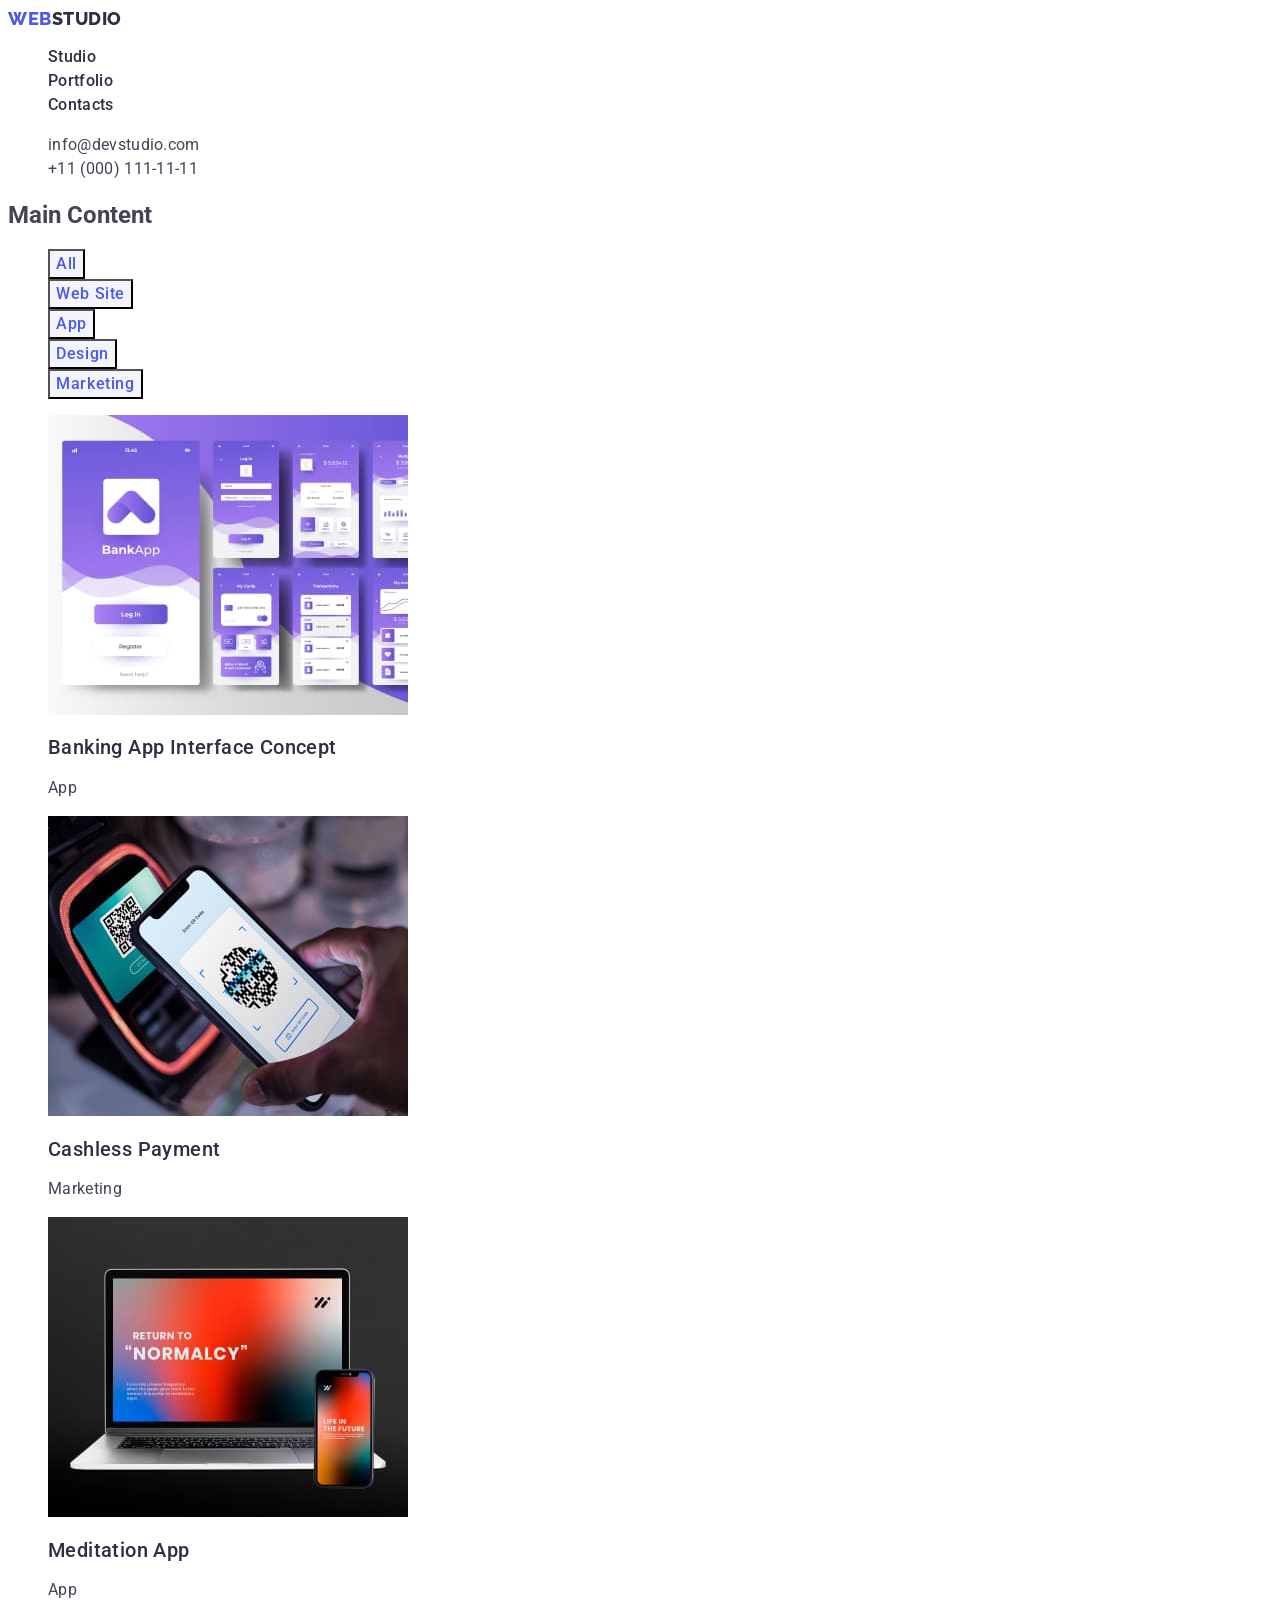
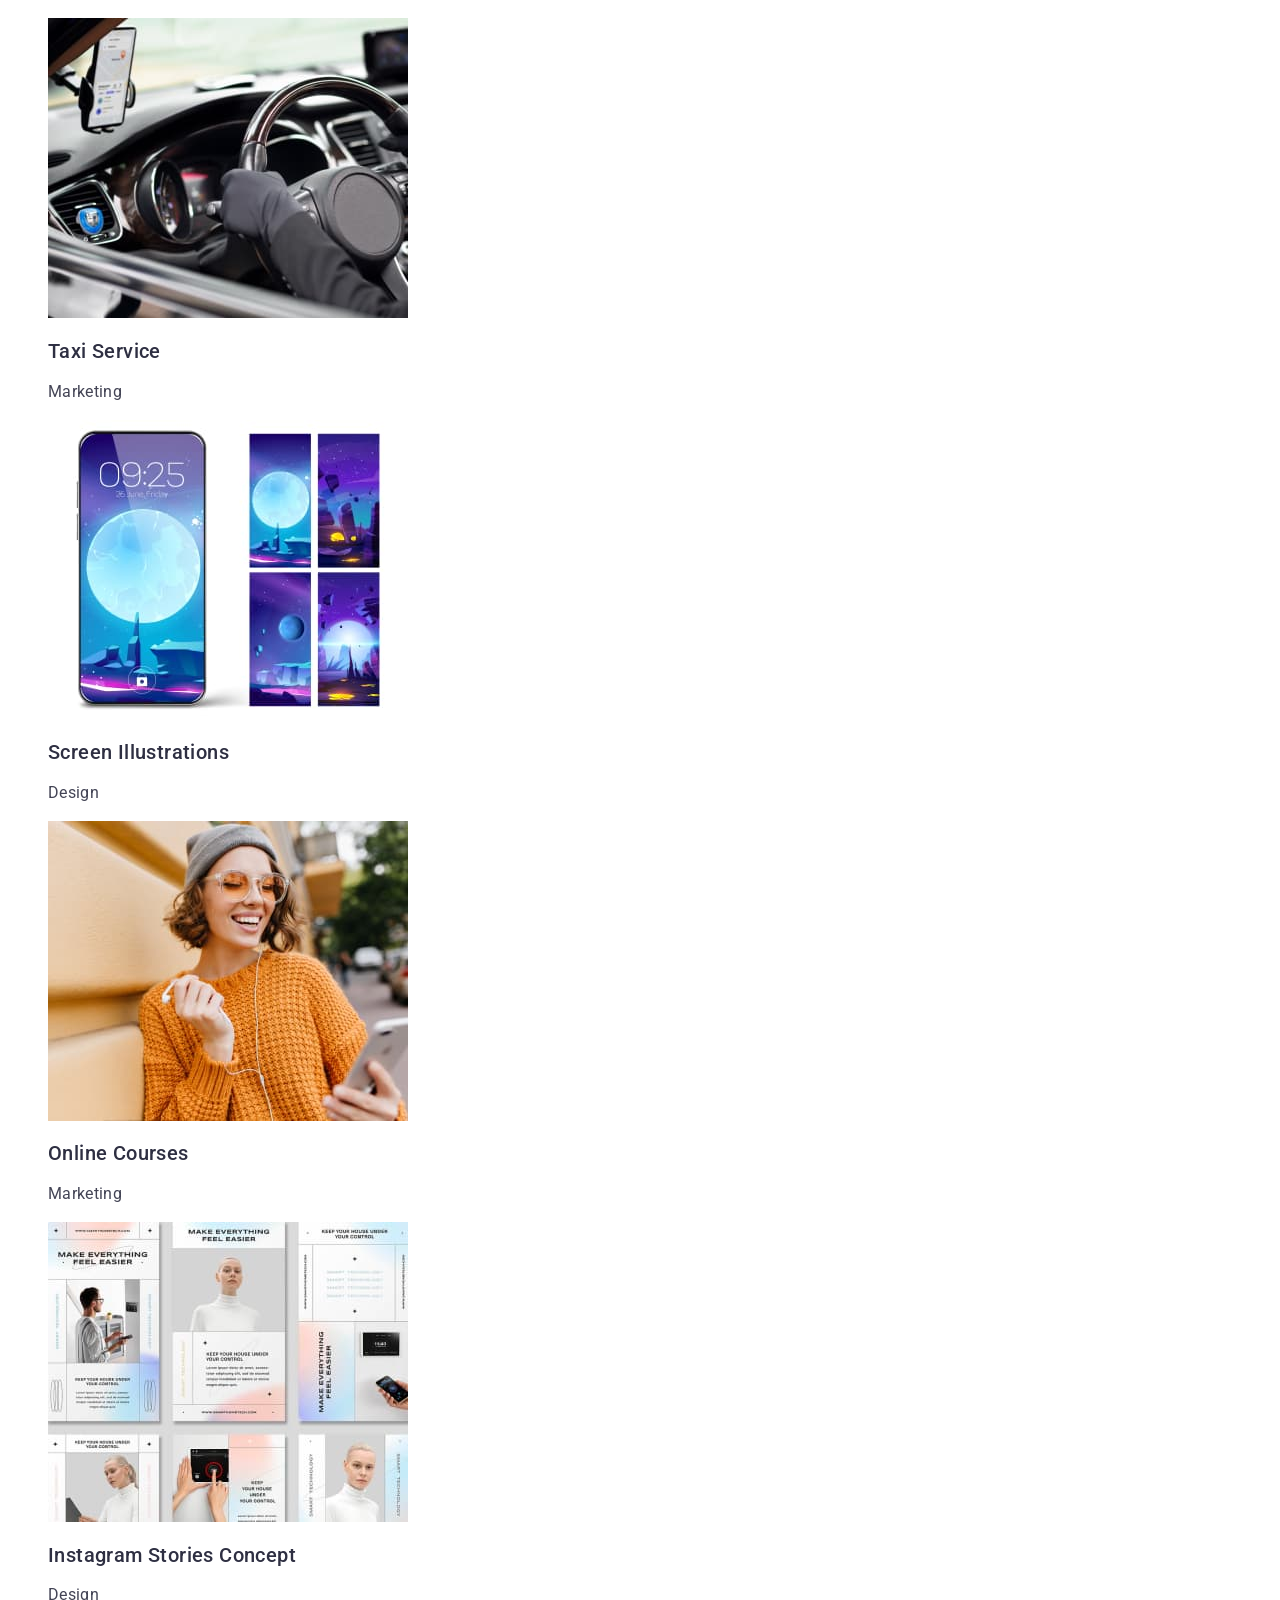
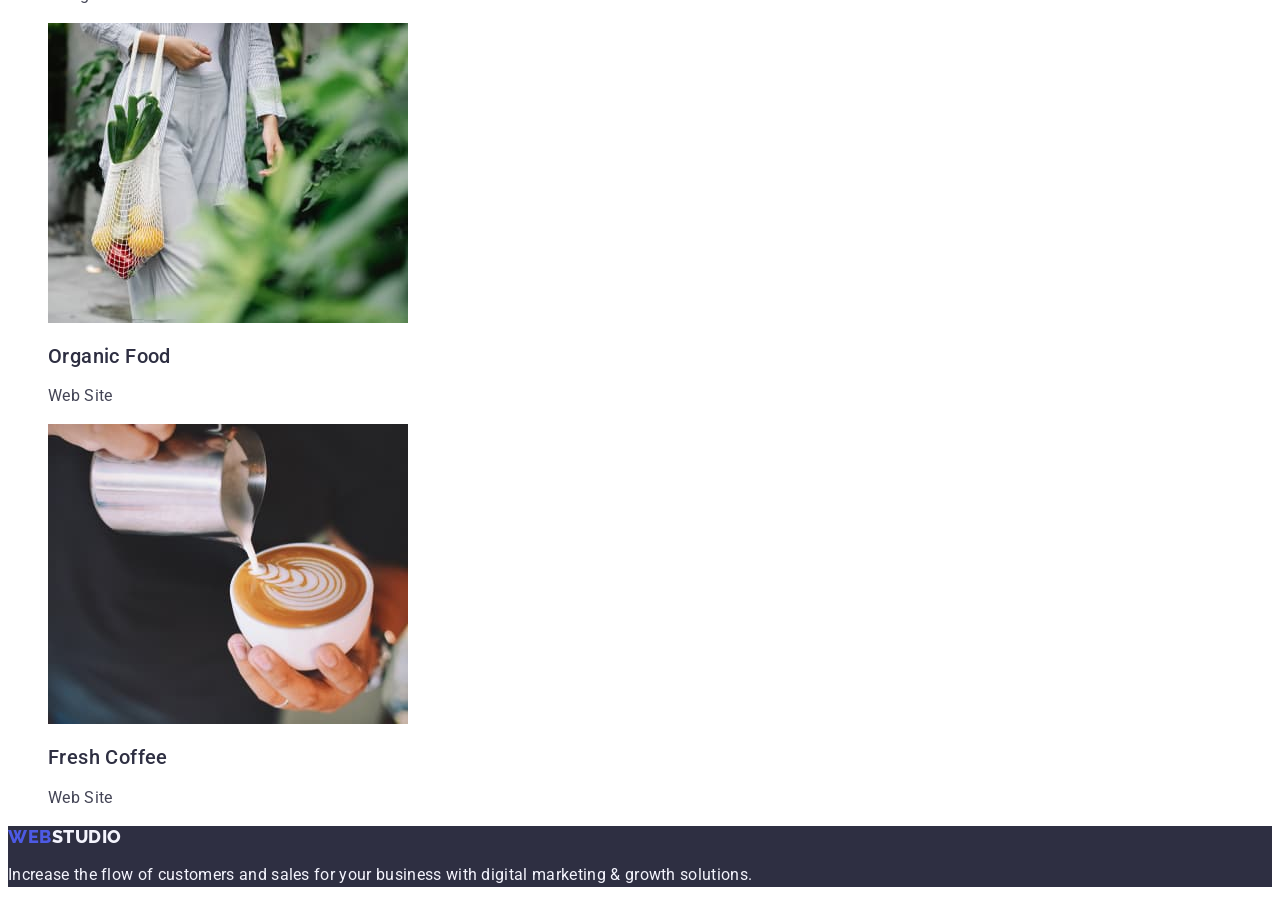
==== portfolio.html @ e3e09682 "add new ropository" ====
<!DOCTYPE html>
<html lang="en">
<head>
    <meta charset="UTF-8">
    <meta name="viewport" content="width=device-width, initial-scale=1.0">
    <title>Портфоліо</title>
    <link rel="preconnect" href="https://fonts.googleapis.com">
    <link rel="preconnect" href="https://fonts.gstatic.com" crossorigin>
    <link href="https://fonts.googleapis.com/css2?family=Raleway:wght@800&family=Roboto:wght@400;500;700;900&display=swap"
        rel="stylesheet">
    
    <link rel="stylesheet" href="./css/styles.css">
</head>

<body>
    <header class="header">
        <nav class="header-navigation">
            <a href="./index.html" class="header-logo link">Web<span class="header-logo-accent">Studio</span></a>
            <ul class="header-menu list">
                <li class="header-menu-item">
                    <a class="header-menu-link link" href="./index.html">Studio</a>
                </li>
                <li class="header-menu-item">
                    <a class="header-menu-link link" href="./portfolio.html">Portfolio</a>
                </li>
                <li class="header-menu-item">
                    <a class="header-menu-link link" href="">Contacts</a>
                </li>
            </ul>
        </nav>
        <address class="header-contacts">
            <ul class="header-contacts-list list">
                <li class="header-contacts-item"><a class="header-contacts-link link" href="mailto:info@devstudio.com">info@devstudio.com</a></li>
                <li class="header-contacts-item"><a class="header-contacts-link link" href="tel:+110001111111">+11 (000) 111-11-11</a></li>
            </ul>
        </address>
    </header>

        <main>


            <section class="bro">
                <h1 class="bro-title">Main Content</h1>
                <ul class="bro-btn-list list">
                    <li class="bro-btn-item"><button type="button" class="bro-btn-text">All</button></li>
                    <li class="bro-btn-item"><button type="button" class="bro-btn-text">Web Site</button></li>
                    <li class="bro-btn-item"><button type="button" class="bro-btn-text">App</button></li>
                    <li class="bro-btn-item"><button type="button" class="bro-btn-text">Design</button></li>
                    <li class="bro-btn-item"><button type="button" class="bro-btn-text">Marketing</button></li>
                </ul>
            
                <ul class="bro-img-list list">
                    <li class="bro-img-item">
                        <a class="bro-img-link link"><img src="./images/Interface.jpg" alt="Interface" width="360">
                        <h2 class="bro-img-subtitle">Banking App Interface Concept</h2>
                        <p class="bro-img-text">App</p>
                    </a>
                        </li>
                    <li class="bro-img-item">
                        <a class="bro-img-link link"><img src="./images/payment.jpg" alt="Payment" width="360">
                        <h2 class="bro-img-subtitle">Cashless Payment</h2>
                        <p class="bro-img-text">Marketing</p>
                    </a>
                        </li>
                    <li class="bro-img-item">
                        <a class="bro-img-link link"><img src="./images/meditation.jpg" alt="Meditation" width="360">
                        <h2 class="bro-img-subtitle">Meditation App</h2>
                        <p class="bro-img-text">App</p>
                    </a>
                        </li>
                    <li class="bro-img-item">
                        <a class="bro-img-link link"><img src="./images/taxi.jpg" alt="Taxi" width="360">
                        <h2 class="bro-img-subtitle">Taxi Service</h2>
                        <p class="bro-img-text">Marketing</p>
                    </a>
                        </li>
                    <li class="bro-img-item">
                        <a class="bro-img-link link"><img src="./images/Illustrations.jpg" alt="Ilustrations" width="360">
                        <h2 class="bro-img-subtitle">Screen Illustrations</h2>
                        <p class="bro-img-text">Design</p>
                    </a>
                        </li>
                    <li class="bro-img-item">
                        <a class="bro-img-link link"><img src="./images/courses.jpg" alt="Courses" width="360">
                        <h2 class="bro-img-subtitle">Online Courses</h2>
                        <p class="bro-img-text">Marketing</p>
                    </a>
                        </li>
                    <li class="bro-img-item">
                        <a class="bro-img-link link"><img src="./images/stories.jpg" alt="Stories" width="360">
                        <h2 class="bro-img-subtitle">Instagram Stories Concept</h2>
                        <p class="bro-img-text">Design</p>
                    </a>
                        </li>
                    <li class="bro-img-item">
                        <a class="bro-img-link link"><img src="./images/food.jpg" alt="Food" width="360">
                        <h2 class="bro-img-subtitle">Organic Food</h2>
                        <p class="bro-img-text">Web Site</p>
                    </a>
                        </li>
                    <li class="bro-img-item">
                        <a class="bro-img-link link"><img src="./images/coffee.jpg" alt="Coffee" width="360">
                        <h2 class="bro-img-subtitle">Fresh Coffee</h2>
                        <p class="bro-img-text">Web Site</p>
                    </a>
                </li>
                </ul>
            </section>

        </main>

        <footer class="footer">
            <a href="./index.html" class="footer-logo link">Web<span class="foooter-logo-accent">Studio</span></a>
            <p class="footer-logo-text">Increase the flow of customers and sales for your business with digital marketing & growth solutions.</p>
        </footer>
    
</body>
</html>
---- css/styles.css ----
:root {
    --primary-white-color: #FFFFFF;
    --iris-color: #4d5ae5;
    --vanyblue: #2e2f42;
    --slate: #434455;
    --cloud: #F4F4FD;
}

body {
    font-family: 'Roboto', sans-serif;
    color: var(--slate);
    background-color: var(--primary-white-color);
}

/* -----------Header Page------------- */
.header {}

.link {
    text-decoration: none;
}

.list {
    list-style-type: none;
}

.header-navigation {}

.header-logo {
    font-family: "Raleway", sans-serif;
    font-weight: 800;
    font-size: 18px;
    line-height: 1.17;
    letter-spacing: 0.03em;
    text-transform: uppercase;
    color: var(--iris-color);
}

.header-logo-accent {
    color: var(--vanyblue);
        font-size: 18px;
        font-family: Raleway;
        font-weight: 800;
        line-height: 21px;
        letter-spacing: 0.03em;
        text-transform: uppercase;
        text-decoration: none;
}

.header-menu {}

.header-menu-item {}

.header-menu-link {
font-size: 16px;
    font-weight: 500;
    line-height: 1.5;
    letter-spacing: 0.02em;
    color: var(--vanyblue);
}

.header-menu-link:hover {
    color: #404bbf;
}
.header-menu-link:focus {
    color: #404bbf;
}

.header-contacts {
    font-style: normal;
}

.header-contacts-list {}

.header-contacts-item {}

.header-contacts-item:hover,
.header-contacts-item:focus {
    color: #404bbf;
}

.header-contacts-link {
    font-size: 16px;
        font-weight: 400;
        line-height: 1.5;
        letter-spacing: 0.02em;
        color: var(--slate);
}

.header-contacts-link:hover {
    color: #404bbf;
}
.header-contacts-link:focus {
  color: #404bbf;  
}
/* -----------HERO------------- */
.hero {
    background-color: var(--vanyblue);
}

.hero-title {
    color: var(--primary-white-color);
font-size: 56px;
    font-weight: 700;
    line-height: 1.07;
    letter-spacing: 0.02em;
    text-align: center;
}
.hero-btn {
    color: var(--primary-white-color);
    font-size: 16px;
        font-family: inherit;
        font-weight: 500;
        line-height: 1.5;
        letter-spacing: 0.04em;
        background-color: var(--iris-color);
        cursor: pointer;
}

.hero-btn:hover,
.hero-btn:focus {
    background-color: #404BBF;
}

/* -----------Advantages------------- */
.advantages {
    background: var(--primary-white-color);
}

.advantages-list {}

.advantages-item {}

.advantages-subtitle {
    font-size: 20px;
        font-weight: 500;
        line-height: 1.2;
        letter-spacing: 0.02em;
        color: var(--vanyblue);
}

.advantages-item-text {
    font-size: 16px;
        font-weight: 400;
        line-height: 1.5;
        letter-spacing: 0.02em;
        color: var(--slate);
}
/* -----------Work------------- */

.work {
    background: var(--primary-white-color);
}

.work-title {
        font-size: 36px;
        font-weight: 700;
        line-height: 1.11;
        letter-spacing: 0.02em;
        text-transform: capitalize;
        text-align: center;
        color: var(--vanyblue);
}

.work-list {}

.work-list-item {}

/* -----------Team------------- */

.team {
    background-color: #F4F4FD;
}

.team-title {
    color: var(--vanyblue);
        font-size: 36px;
        font-weight: 700;
        line-height: 1.11;
        letter-spacing: 0.02em;
        text-transform: capitalize;
        text-align: center;
}

.team-list {}

.team-list-item {
    background-color: var(--primary-white-color);
}

.team-subtitle {
    color: var(--vanyblue);
        font-size: 20px;
        font-weight: 500;
        line-height: 1.2;
        letter-spacing: 0.02em;
}

.team-subtitle-text {
    color: var(--slate);
        font-size: 16px;
        font-weight: 400;
        line-height: 1.50;
        letter-spacing: 0.02em;
}

/* -----------Footer------------- */ 

.footer {
    background-color: var(--vanyblue);
}

.footer-logo {
    color: var(--iris-color);
        font-size: 18px;
        font-weight: 800;
        line-height: 1.17;
        letter-spacing: 0.03em;
        text-transform: uppercase;
        font-family: "Raleway", sans-serif;
}

.foooter-logo-accent {
    color: #F4F4FD;
        font-size: 18px;
        font-family: "Raleway", sans-serif;
        font-weight: 800;
        line-height: 1.2;
        letter-spacing: 0.03em;
        text-transform: uppercase;
}

.footer-logo-text {
    color: #F4F4FD;
        font-size: 16px;
        font-weight: 400;
        line-height: 1.5;
        letter-spacing: 0.02em;
}


/* _______________________PORTFOLIO_______________________ */


.bro {}

.bro-title {}

.bro-btn-list {}

.bro-btn-item {}

.bro-btn-text {
    color: var(--iris-color);
        font-size: 16px;
        font-weight: 500;
        line-height: 1.5;
        letter-spacing: 0.04em;
        background-color: var(--cloud);
        font-family: "Roboto", sans-serif;
        cursor: pointer;
}

.bro-btn-text:hover,
.bro-btn-text:focus {
    color: #FFFFFF;
    background-color: #404BBF;
}
/* -------------IMG SECTION------------- */

.bro-img-list {}

.bro-img-item {
    background-color: var(--primary-white-color);
}

.bro-img-subtitle {
    color: var(--vanyblue);
        font-size: 20px;
        font-weight: 500;
        line-height: 1.2;
        letter-spacing: 0.02em;
}
.bro-img-text {
    color: var(--slate);
        font-size: 16px;
        font-weight: 400;
        line-height: 1.5;
        letter-spacing: 0.02em;
}
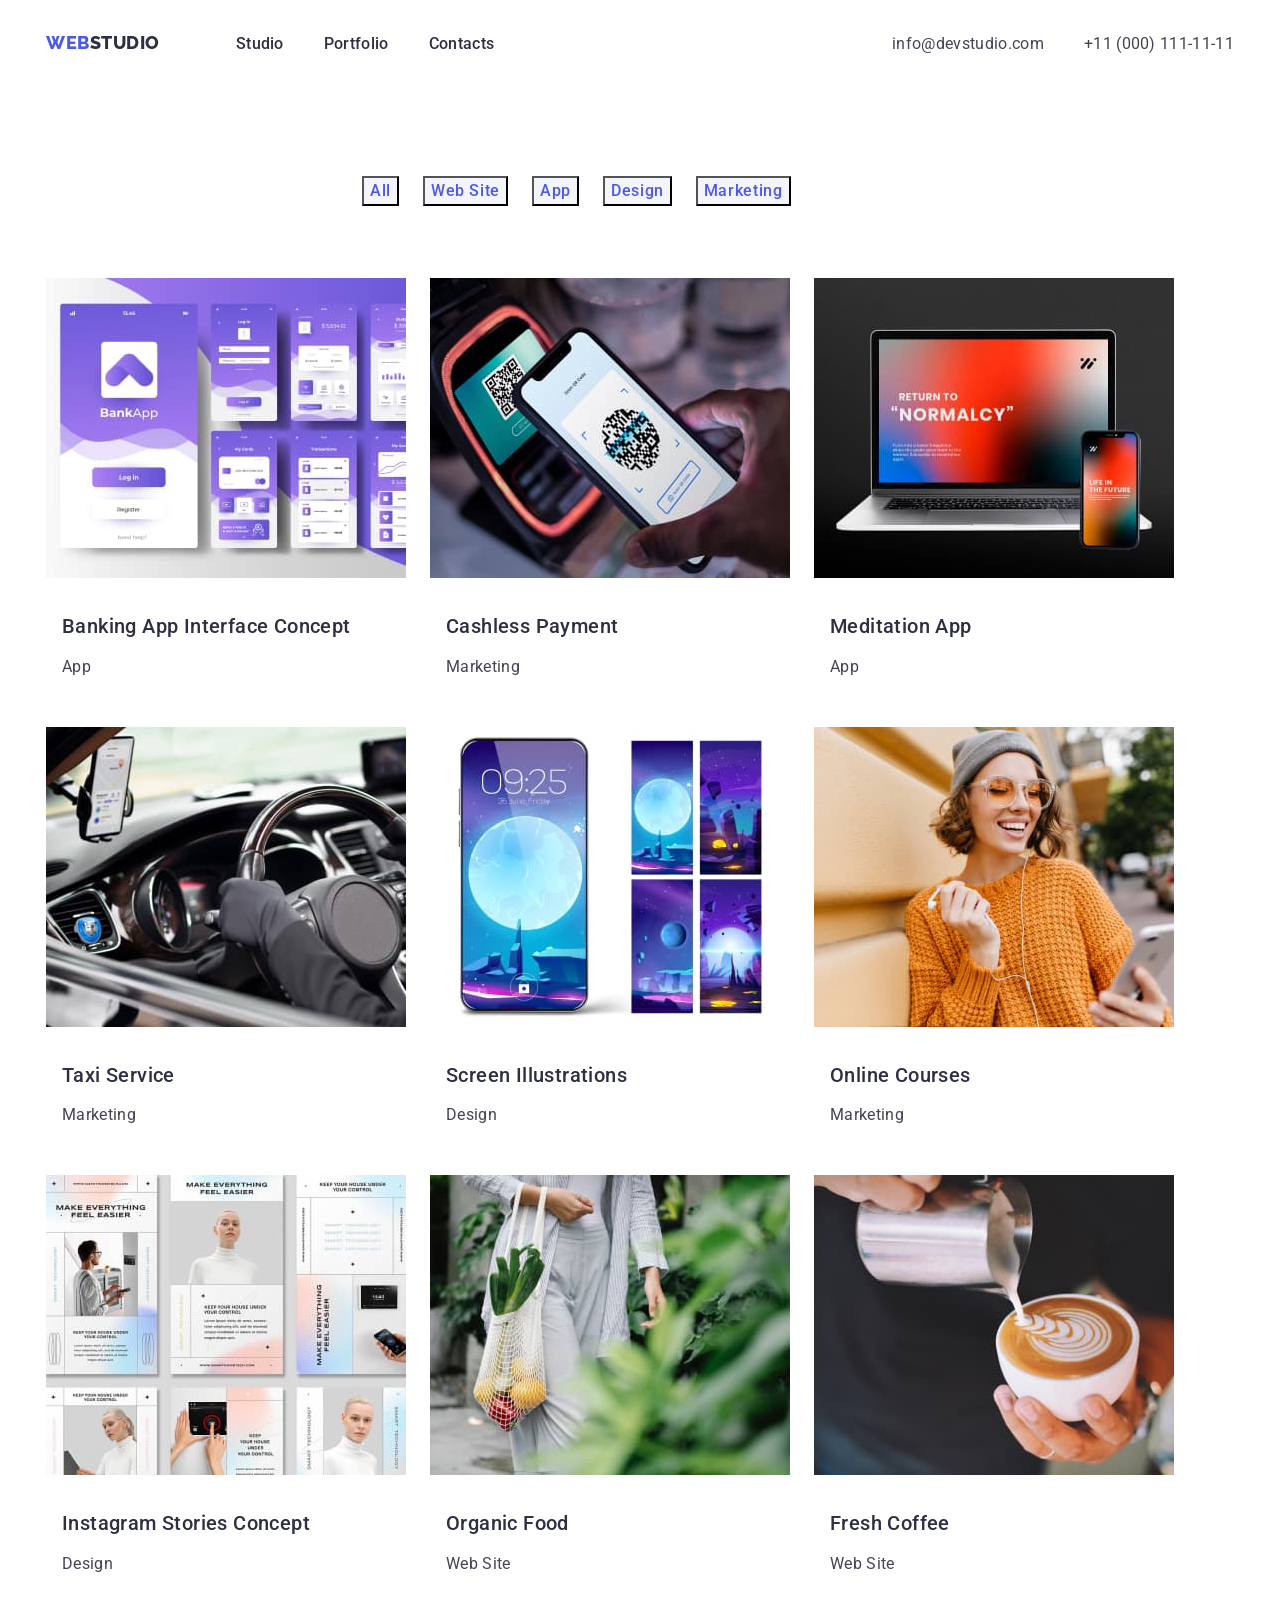
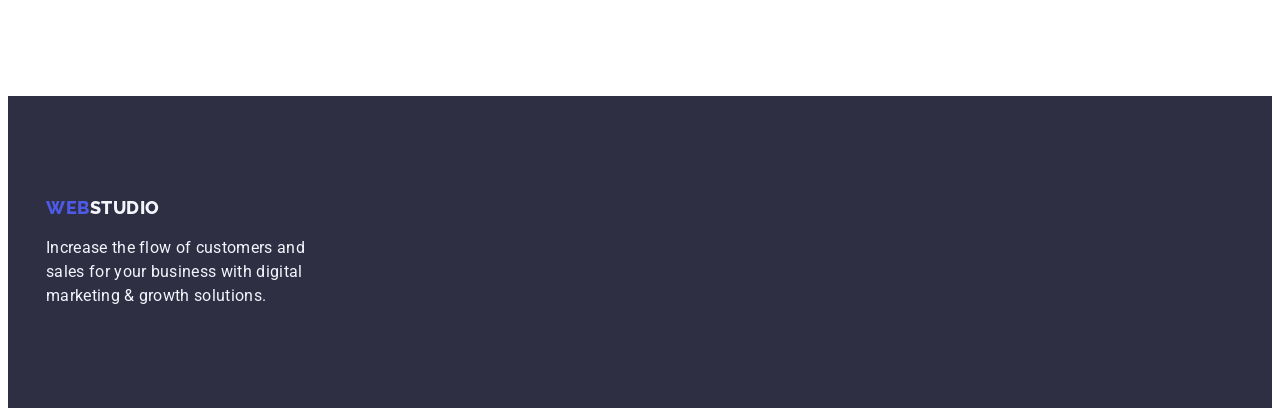
==== commit de9a8c09: "add something" ====
--- a/portfolio.html
+++ b/portfolio.html
@@ -14,6 +14,7 @@
 
 <body>
     <header class="header">
+        <div class="container header-container">
         <nav class="header-navigation">
             <a href="./index.html" class="header-logo link">Web<span class="header-logo-accent">Studio</span></a>
             <ul class="header-menu list">
@@ -34,13 +35,15 @@
                 <li class="header-contacts-item"><a class="header-contacts-link link" href="tel:+110001111111">+11 (000) 111-11-11</a></li>
             </ul>
         </address>
+        </div>
     </header>
 
         <main>
 
 
             <section class="bro">
-                <h1 class="bro-title">Main Content</h1>
+                <div class="container">
+                <h1 class="bro-title visually-hidden">Main Content</h1>
                 <ul class="bro-btn-list list">
                     <li class="bro-btn-item"><button type="button" class="bro-btn-text">All</button></li>
                     <li class="bro-btn-item"><button type="button" class="bro-btn-text">Web Site</button></li>
@@ -105,14 +108,17 @@
                     </a>
                 </li>
                 </ul>
+                </div>
             </section>
 
         </main>
 
         <footer class="footer">
+            <div class="container">
             <a href="./index.html" class="footer-logo link">Web<span class="foooter-logo-accent">Studio</span></a>
             <p class="footer-logo-text">Increase the flow of customers and sales for your business with digital marketing & growth solutions.</p>
         </footer>
+        </div>
     
 </body>
 </html>
--- a/css/styles.css
+++ b/css/styles.css
@@ -6,14 +6,49 @@
     --cloud: #F4F4FD;
 }
 
+p, h1,h1,h3,h4,h5,h6 {
+    margin-top: 0;
+    margin-bottom: 0;
+}
+
+ul, ol {
+    margin-top: 0;
+    margin-bottom: 0;
+    padding-left: 0;
+}
+
 body {
     font-family: 'Roboto', sans-serif;
     color: var(--slate);
     background-color: var(--primary-white-color);
 }
 
+.container {
+    width: 100%;
+    max-width: 1188px;
+    padding-left: 15px;
+    padding-right: 15px;
+    margin: 0 auto;
+    /* outline: 2px solid red; */
+}
+.visually-hidden {
+    clip: rect(1px 1px 1px 1px);
+        /* IE6, IE7 */
+        clip: rect(1px, 1px, 1px, 1px);
+        clip-path: inset(50%);
+        /* browsers in the future */
+        height: 1px;
+        overflow: hidden;
+        position: absolute;
+        white-space: nowrap;
+        width: 1px;
+}
+
 /* -----------Header Page------------- */
-.header {}
+.header {
+    padding-top: 24px;
+    padding-bottom: 24px;
+}
 
 .link {
     text-decoration: none;
@@ -33,6 +68,7 @@
     letter-spacing: 0.03em;
     text-transform: uppercase;
     color: var(--iris-color);
+    margin-right: 76px;
 }
 
 .header-logo-accent {
@@ -46,7 +82,28 @@
         text-decoration: none;
 }
 
-.header-menu {}
+.header-container {
+    display: flex;
+}
+
+.header-navigation {
+display: flex;
+}
+
+.header-menu {
+display: flex;
+gap: 40px;
+}
+
+.header-contacts {
+   margin-left: auto;
+}
+
+.header-contacts-list {
+display: flex;
+gap: 40px;
+margin-right: auto;
+}
 
 .header-menu-item {}
 
@@ -69,7 +126,6 @@
     font-style: normal;
 }
 
-.header-contacts-list {}
 
 .header-contacts-item {}
 
@@ -95,6 +151,10 @@
 /* -----------HERO------------- */
 .hero {
     background-color: var(--vanyblue);
+    padding-bottom: 188px;
+}
+
+.hero-container {
 }
 
 .hero-title {
@@ -104,6 +164,10 @@
     line-height: 1.07;
     letter-spacing: 0.02em;
     text-align: center;
+        width: 496px;
+        padding-top: 188px;
+        margin: 0 auto;
+        margin-bottom: 48px;
 }
 .hero-btn {
     color: var(--primary-white-color);
@@ -114,6 +178,11 @@
         letter-spacing: 0.04em;
         background-color: var(--iris-color);
         cursor: pointer;
+        padding: 16px 32px;
+        border: none;
+        border-radius: 4px;
+        margin: 0 auto;
+        display: block;
 }
 
 .hero-btn:hover,
@@ -124,11 +193,18 @@
 /* -----------Advantages------------- */
 .advantages {
     background: var(--primary-white-color);
-}
-
-.advantages-list {}
-
-.advantages-item {}
+    padding-top: 120px;
+    padding-bottom: 120px;
+}
+
+.advantages-list {
+    display: flex;
+    gap: 24px;
+}
+
+.advantages-item {
+    width: calc((100% - 24px * 3) / 4);
+}
 
 .advantages-subtitle {
     font-size: 20px;
@@ -159,11 +235,18 @@
         text-transform: capitalize;
         text-align: center;
         color: var(--vanyblue);
-}
-
-.work-list {}
-
-.work-list-item {}
+        margin-bottom: 72px;
+}
+
+.work-list {
+display: flex;
+gap: 19px;
+margin-bottom: 120px;
+}
+
+.work-list-item {
+    width: calc((100% - 48px) / 3);
+}
 
 /* -----------Team------------- */
 
@@ -178,13 +261,24 @@
         line-height: 1.11;
         letter-spacing: 0.02em;
         text-transform: capitalize;
-        text-align: center;
-}
-
-.team-list {}
+        text-align: center;  
+        margin: 0 auto;
+        padding-top: 120px;
+        padding-bottom: 72px;
+        
+}
+
+.team-list {
+    display: flex;
+    gap: 24px;
+    padding-bottom: 120px;
+    
+}
 
 .team-list-item {
     background-color: var(--primary-white-color);
+    width: calc((100% - 72px) / 4);
+   max-width: 264px;
 }
 
 .team-subtitle {
@@ -193,6 +287,9 @@
         font-weight: 500;
         line-height: 1.2;
         letter-spacing: 0.02em;
+        text-align: center;
+        padding-top: 32px;
+        gap: 8px;
 }
 
 .team-subtitle-text {
@@ -201,12 +298,16 @@
         font-weight: 400;
         line-height: 1.50;
         letter-spacing: 0.02em;
+        text-align: center;
+        padding-bottom: 32px;
 }
 
 /* -----------Footer------------- */ 
 
 .footer {
     background-color: var(--vanyblue);
+    padding-top: 101.5px;
+    padding-bottom: 100px;
 }
 
 .footer-logo {
@@ -217,6 +318,7 @@
         letter-spacing: 0.03em;
         text-transform: uppercase;
         font-family: "Raleway", sans-serif;
+        max-width: 115px;
 }
 
 .foooter-logo-accent {
@@ -235,19 +337,36 @@
         font-weight: 400;
         line-height: 1.5;
         letter-spacing: 0.02em;
+        max-width: 264px;
+        margin-top: 17.5px;
 }
 
 
 /* _______________________PORTFOLIO_______________________ */
 
 
-.bro {}
+.bro {
+
+}
 
 .bro-title {}
 
-.bro-btn-list {}
-
-.bro-btn-item {}
+.bro-btn-list {
+    display: flex;
+    max-width: 556px;
+    gap: 24px;
+    width: calc((100% - 24 * 4) / 5);
+    margin: 0 auto;
+    padding-top: 96px;
+    
+}
+
+.bro-btn-item {
+/* align-items: center;
+border-radius: 4px;
+    border: 1px solid var(--cornflower, #E7E9FC);
+} */
+}
 
 .bro-btn-text {
     color: var(--iris-color);
@@ -264,10 +383,17 @@
 .bro-btn-text:focus {
     color: #FFFFFF;
     background-color: #404BBF;
-}
+    }
+
 /* -------------IMG SECTION------------- */
 
-.bro-img-list {}
+.bro-img-list {
+    display: flex;
+    flex-wrap: wrap;
+    gap: 48px 24px;
+    margin-top: 72px;
+    margin-bottom: 120px;
+}
 
 .bro-img-item {
     background-color: var(--primary-white-color);
@@ -279,6 +405,8 @@
         font-weight: 500;
         line-height: 1.2;
         letter-spacing: 0.02em;
+        margin-top: 32px;
+        padding: 0px 16px;
 }
 .bro-img-text {
     color: var(--slate);
@@ -286,4 +414,5 @@
         font-weight: 400;
         line-height: 1.5;
         letter-spacing: 0.02em;
+        padding: 0px 16px;
 }
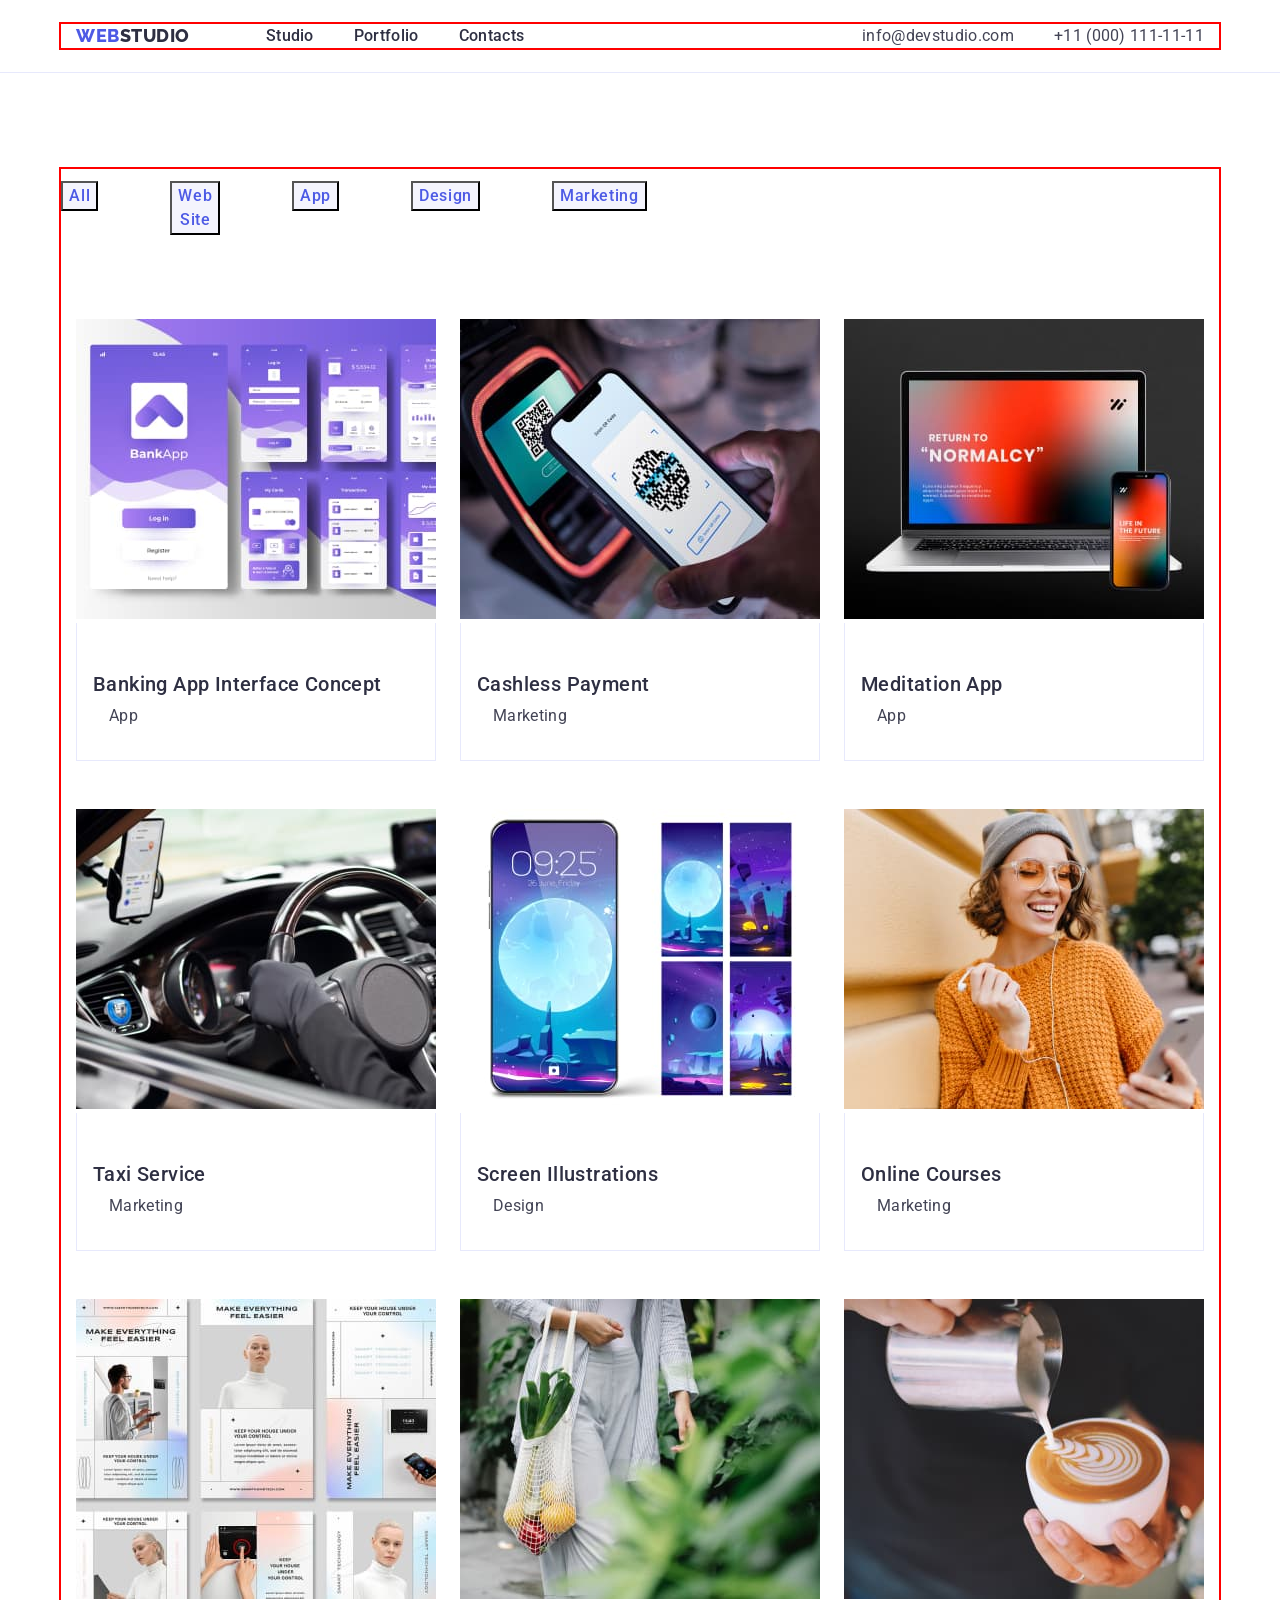
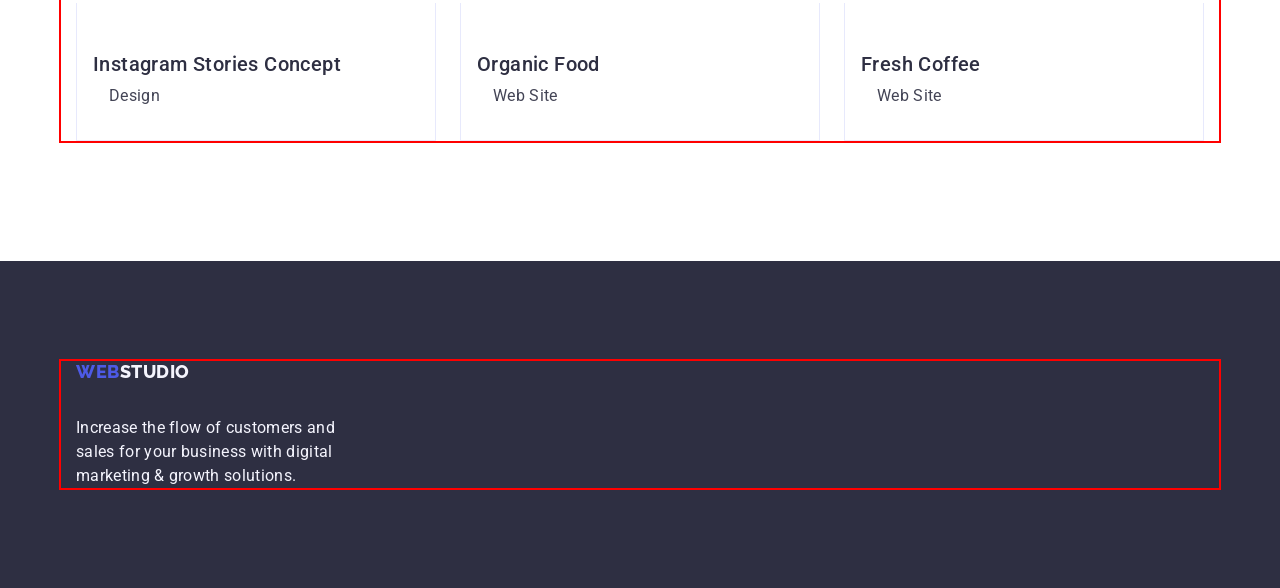
==== commit 8758e2dd: "addfresh changes" ====
--- a/portfolio.html
+++ b/portfolio.html
@@ -8,7 +8,9 @@
     <link rel="preconnect" href="https://fonts.gstatic.com" crossorigin>
     <link href="https://fonts.googleapis.com/css2?family=Raleway:wght@800&family=Roboto:wght@400;500;700;900&display=swap"
         rel="stylesheet">
-    
+    <link rel="stylesheet" href="https://cdnjs.cloudflare.com/ajax/libs/modern-normalize/2.0.0/modern-normalize.min.css"
+        integrity="sha512-4xo8blKMVCiXpTaLzQSLSw3KFOVPWhm/TRtuPVc4WG6kUgjH6J03IBuG7JZPkcWMxJ5huwaBpOpnwYElP/m6wg=="
+        crossorigin="anonymous" referrerpolicy="no-referrer" />
     <link rel="stylesheet" href="./css/styles.css">
 </head>
 
@@ -55,56 +57,74 @@
                 <ul class="bro-img-list list">
                     <li class="bro-img-item">
                         <a class="bro-img-link link"><img src="./images/Interface.jpg" alt="Interface" width="360">
-                        <h2 class="bro-img-subtitle">Banking App Interface Concept</h2>
+                        <div class="bro-img-container">
+                            <h2 class="bro-img-subtitle">Banking App Interface Concept</h2>
                         <p class="bro-img-text">App</p>
+                    </div>
                     </a>
                         </li>
                     <li class="bro-img-item">
                         <a class="bro-img-link link"><img src="./images/payment.jpg" alt="Payment" width="360">
-                        <h2 class="bro-img-subtitle">Cashless Payment</h2>
+                        <div class="bro-img-container">
+                            <h2 class="bro-img-subtitle">Cashless Payment</h2>
                         <p class="bro-img-text">Marketing</p>
+                    </div>
                     </a>
                         </li>
                     <li class="bro-img-item">
                         <a class="bro-img-link link"><img src="./images/meditation.jpg" alt="Meditation" width="360">
-                        <h2 class="bro-img-subtitle">Meditation App</h2>
+                        <div class="bro-img-container">
+                            <h2 class="bro-img-subtitle">Meditation App</h2>
                         <p class="bro-img-text">App</p>
+                    </div>
                     </a>
                         </li>
                     <li class="bro-img-item">
                         <a class="bro-img-link link"><img src="./images/taxi.jpg" alt="Taxi" width="360">
-                        <h2 class="bro-img-subtitle">Taxi Service</h2>
+                        <div class="bro-img-container">
+                            <h2 class="bro-img-subtitle">Taxi Service</h2>
                         <p class="bro-img-text">Marketing</p>
+                    </div>
                     </a>
                         </li>
                     <li class="bro-img-item">
                         <a class="bro-img-link link"><img src="./images/Illustrations.jpg" alt="Ilustrations" width="360">
-                        <h2 class="bro-img-subtitle">Screen Illustrations</h2>
+                        <div class="bro-img-container">
+                            <h2 class="bro-img-subtitle">Screen Illustrations</h2>
                         <p class="bro-img-text">Design</p>
+                    </div>
                     </a>
                         </li>
                     <li class="bro-img-item">
                         <a class="bro-img-link link"><img src="./images/courses.jpg" alt="Courses" width="360">
-                        <h2 class="bro-img-subtitle">Online Courses</h2>
+                        <div class="bro-img-container">
+                            <h2 class="bro-img-subtitle">Online Courses</h2>
                         <p class="bro-img-text">Marketing</p>
+                    </div>
                     </a>
                         </li>
                     <li class="bro-img-item">
                         <a class="bro-img-link link"><img src="./images/stories.jpg" alt="Stories" width="360">
-                        <h2 class="bro-img-subtitle">Instagram Stories Concept</h2>
+                        <div class="bro-img-container">
+                            <h2 class="bro-img-subtitle">Instagram Stories Concept</h2>
                         <p class="bro-img-text">Design</p>
+                    </div>
                     </a>
                         </li>
                     <li class="bro-img-item">
                         <a class="bro-img-link link"><img src="./images/food.jpg" alt="Food" width="360">
-                        <h2 class="bro-img-subtitle">Organic Food</h2>
+                        <div class="bro-img-container">
+                            <h2 class="bro-img-subtitle">Organic Food</h2>
                         <p class="bro-img-text">Web Site</p>
+                    </div>
                     </a>
                         </li>
                     <li class="bro-img-item">
                         <a class="bro-img-link link"><img src="./images/coffee.jpg" alt="Coffee" width="360">
-                        <h2 class="bro-img-subtitle">Fresh Coffee</h2>
+                        <div class="bro-img-container">
+                            <h2 class="bro-img-subtitle">Fresh Coffee</h2>
                         <p class="bro-img-text">Web Site</p>
+                    </div>
                     </a>
                 </li>
                 </ul>
--- a/css/styles.css
+++ b/css/styles.css
@@ -4,6 +4,7 @@
     --vanyblue: #2e2f42;
     --slate: #434455;
     --cloud: #F4F4FD;
+    --solid: #e7e9fc;
 }
 
 p, h1,h1,h3,h4,h5,h6 {
@@ -16,6 +17,9 @@
     margin-bottom: 0;
     padding-left: 0;
 }
+.img {
+    display: block
+}
 
 body {
     font-family: 'Roboto', sans-serif;
@@ -24,12 +28,13 @@
 }
 
 .container {
-    width: 100%;
-    max-width: 1188px;
+    /* width: 100%;
+    max-width: 1188px; */
+    width: 1158px;
     padding-left: 15px;
     padding-right: 15px;
     margin: 0 auto;
-    /* outline: 2px solid red; */
+    outline: 2px solid red;
 }
 .visually-hidden {
     clip: rect(1px 1px 1px 1px);
@@ -48,6 +53,7 @@
 .header {
     padding-top: 24px;
     padding-bottom: 24px;
+    border-bottom: 1px solid #e7e9fc;
 }
 
 .link {
@@ -58,7 +64,9 @@
     list-style-type: none;
 }
 
-.header-navigation {}
+.header-navigation {
+    align-items: center;
+}
 
 .header-logo {
     font-family: "Raleway", sans-serif;
@@ -69,6 +77,7 @@
     text-transform: uppercase;
     color: var(--iris-color);
     margin-right: 76px;
+    
 }
 
 .header-logo-accent {
@@ -105,7 +114,9 @@
 margin-right: auto;
 }
 
-.header-menu-item {}
+.header-menu-item {
+    
+}
 
 .header-menu-link {
 font-size: 16px;
@@ -113,6 +124,7 @@
     line-height: 1.5;
     letter-spacing: 0.02em;
     color: var(--vanyblue);
+    
 }
 
 .header-menu-link:hover {
@@ -151,9 +163,8 @@
 /* -----------HERO------------- */
 .hero {
     background-color: var(--vanyblue);
-    padding-bottom: 188px;
-}
-
+    padding: 188px 0;
+}
 .hero-container {
 }
 
@@ -165,9 +176,9 @@
     letter-spacing: 0.02em;
     text-align: center;
         width: 496px;
-        padding-top: 188px;
         margin: 0 auto;
         margin-bottom: 48px;
+        max-width: 496px;
 }
 .hero-btn {
     color: var(--primary-white-color);
@@ -183,6 +194,7 @@
         border-radius: 4px;
         margin: 0 auto;
         display: block;
+        min-width: 169px;
 }
 
 .hero-btn:hover,
@@ -212,6 +224,7 @@
         line-height: 1.2;
         letter-spacing: 0.02em;
         color: var(--vanyblue);
+        margin-bottom: 8px;
 }
 
 .advantages-item-text {
@@ -225,6 +238,7 @@
 
 .work {
     background: var(--primary-white-color);
+    padding-bottom: 120px;
 }
 
 .work-title {
@@ -240,8 +254,8 @@
 
 .work-list {
 display: flex;
-gap: 19px;
-margin-bottom: 120px;
+gap: 24px;
+/* margin-bottom: 120px; */
 }
 
 .work-list-item {
@@ -252,6 +266,7 @@
 
 .team {
     background-color: #F4F4FD;
+    padding: 120px 0;
 }
 
 .team-title {
@@ -263,8 +278,9 @@
         text-transform: capitalize;
         text-align: center;  
         margin: 0 auto;
-        padding-top: 120px;
-        padding-bottom: 72px;
+        /* padding-top: 120px; */
+        /* padding-bottom: 72px; */
+        margin-bottom: 72px;
         
 }
 
@@ -278,36 +294,40 @@
 .team-list-item {
     background-color: var(--primary-white-color);
     width: calc((100% - 72px) / 4);
+    border-radius: 0px 0px 4px 4px;
    max-width: 264px;
 }
-
-.team-subtitle {
+.team-list-container {
+    padding: 32px 16px;
+}
+
+.team-list-subtitle {
     color: var(--vanyblue);
         font-size: 20px;
         font-weight: 500;
         line-height: 1.2;
         letter-spacing: 0.02em;
+        /* padding-top: 32px; */
+        /* gap: 8px; */
         text-align: center;
-        padding-top: 32px;
-        gap: 8px;
-}
-
-.team-subtitle-text {
+        margin-bottom: 8px;
+}
+
+.team-list-text {
     color: var(--slate);
         font-size: 16px;
         font-weight: 400;
         line-height: 1.50;
         letter-spacing: 0.02em;
         text-align: center;
-        padding-bottom: 32px;
+        /* padding-bottom: 32px; */
 }
 
 /* -----------Footer------------- */ 
 
 .footer {
     background-color: var(--vanyblue);
-    padding-top: 101.5px;
-    padding-bottom: 100px;
+padding: 100px 0;
 }
 
 .footer-logo {
@@ -319,6 +339,8 @@
         text-transform: uppercase;
         font-family: "Raleway", sans-serif;
         max-width: 115px;
+        display: inline-block;
+        margin-bottom: 16px;
 }
 
 .foooter-logo-accent {
@@ -346,7 +368,8 @@
 
 
 .bro {
-
+padding-top: 96px;
+    padding-bottom: 120px;
 }
 
 .bro-title {}
@@ -355,18 +378,22 @@
     display: flex;
     max-width: 556px;
     gap: 24px;
-    width: calc((100% - 24 * 4) / 5);
-    margin: 0 auto;
-    padding-top: 96px;
+    /* width: calc((100% - 24 * 4) / 5); */
+    margin-bottom: 72px;
+    /* padding-top: 96px; */
+    justify-content: center;
     
 }
 
 .bro-btn-item {
-/* align-items: center;
+align-items: center;
 border-radius: 4px;
-    border: 1px solid var(--cornflower, #E7E9FC);
-} */
-}
+    /* border: 1px solid var(--cornflower, #E7E9FC); */
+    padding: 12px 24px;
+    border: var(--solid);
+
+}
+
 
 .bro-btn-text {
     color: var(--iris-color);
@@ -379,10 +406,11 @@
         cursor: pointer;
 }
 
-.bro-btn-text:hover,
-.bro-btn-text:focus {
+.bro-btn-item:hover,
+.bro-btn-item:focus {
     color: #FFFFFF;
     background-color: #404BBF;
+    border: 1px solid;
     }
 
 /* -------------IMG SECTION------------- */
@@ -392,11 +420,18 @@
     flex-wrap: wrap;
     gap: 48px 24px;
     margin-top: 72px;
-    margin-bottom: 120px;
+    /* margin-bottom: 120px; */
 }
 
 .bro-img-item {
     background-color: var(--primary-white-color);
+    width: calc((100% - 48px) / 3);
+}
+
+.bro-img-container {
+    padding: 32px 16px;
+    border: 1px solid #e7e9fc;
+    border-top: none;
 }
 
 .bro-img-subtitle {
@@ -405,8 +440,9 @@
         font-weight: 500;
         line-height: 1.2;
         letter-spacing: 0.02em;
-        margin-top: 32px;
-        padding: 0px 16px;
+        /* margin-top: 32px;
+        padding: 0px 16px; */
+        margin-bottom: 8px
 }
 .bro-img-text {
     color: var(--slate);
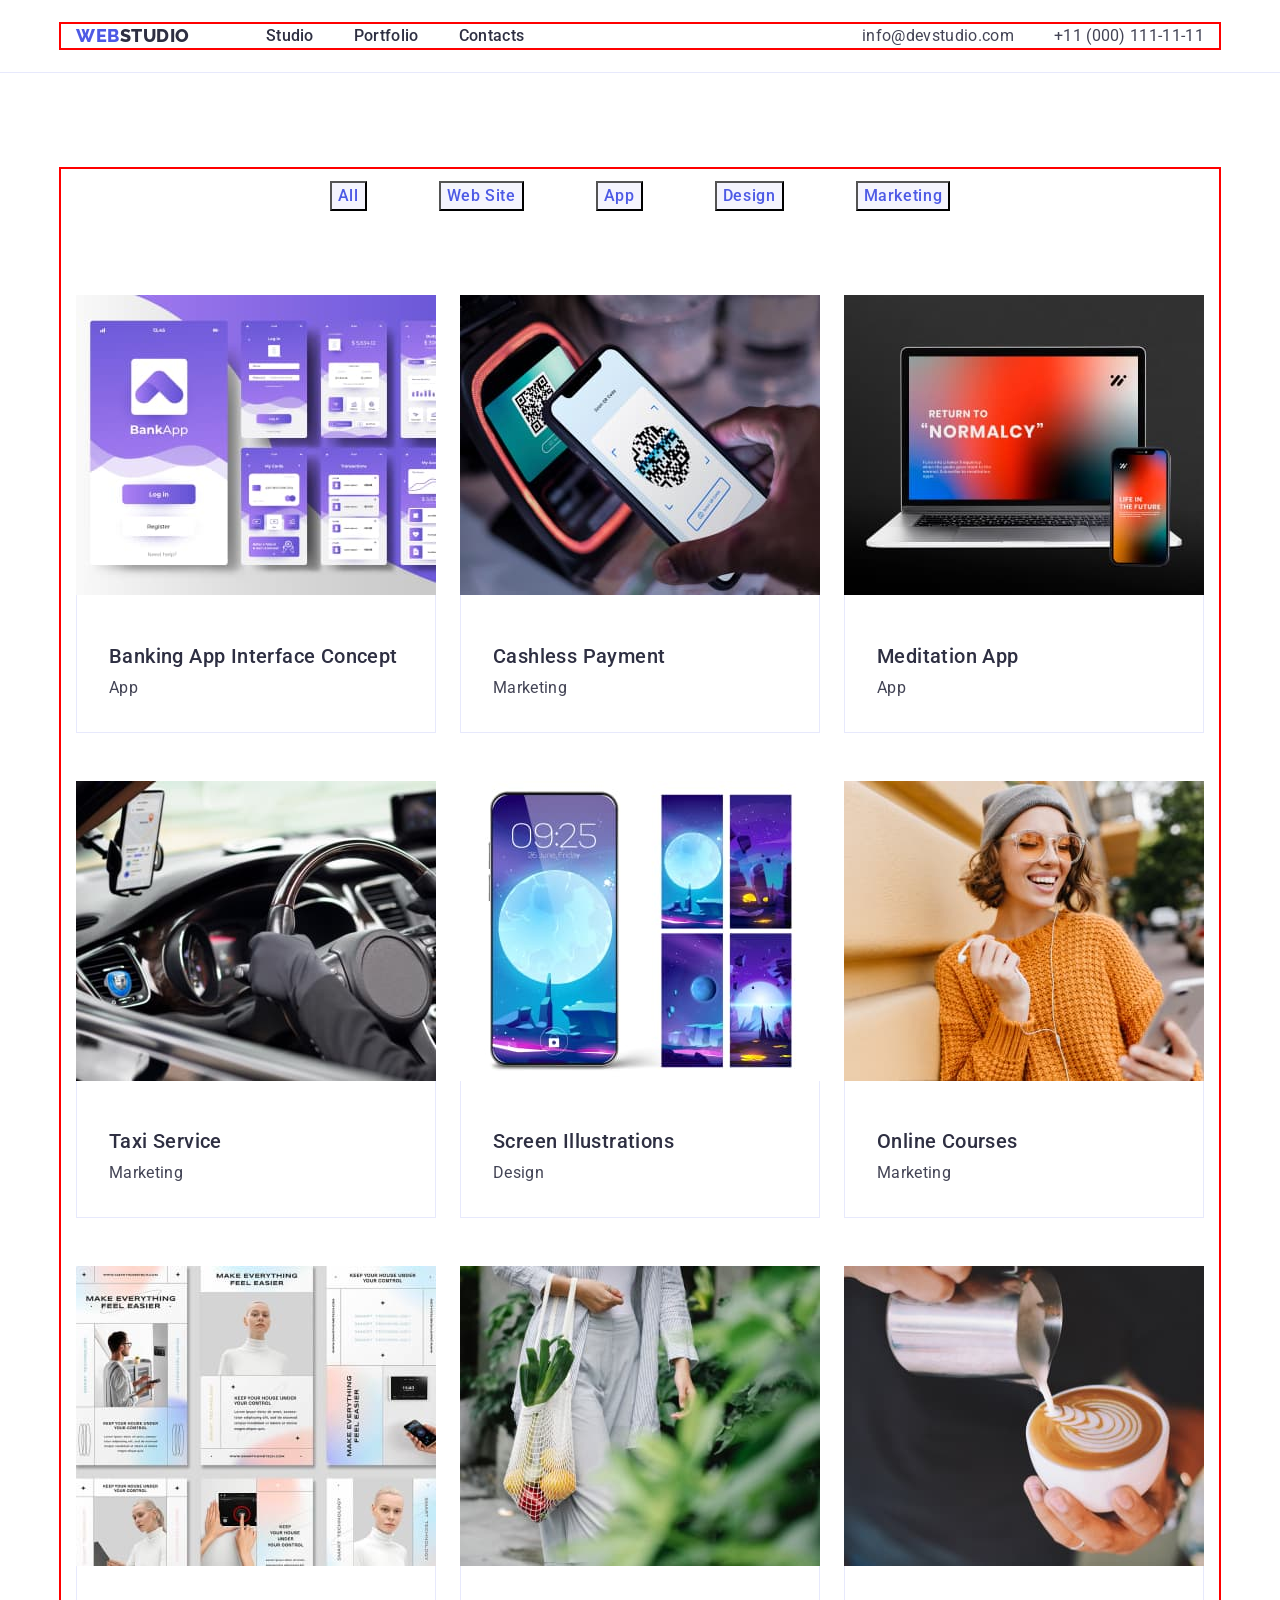
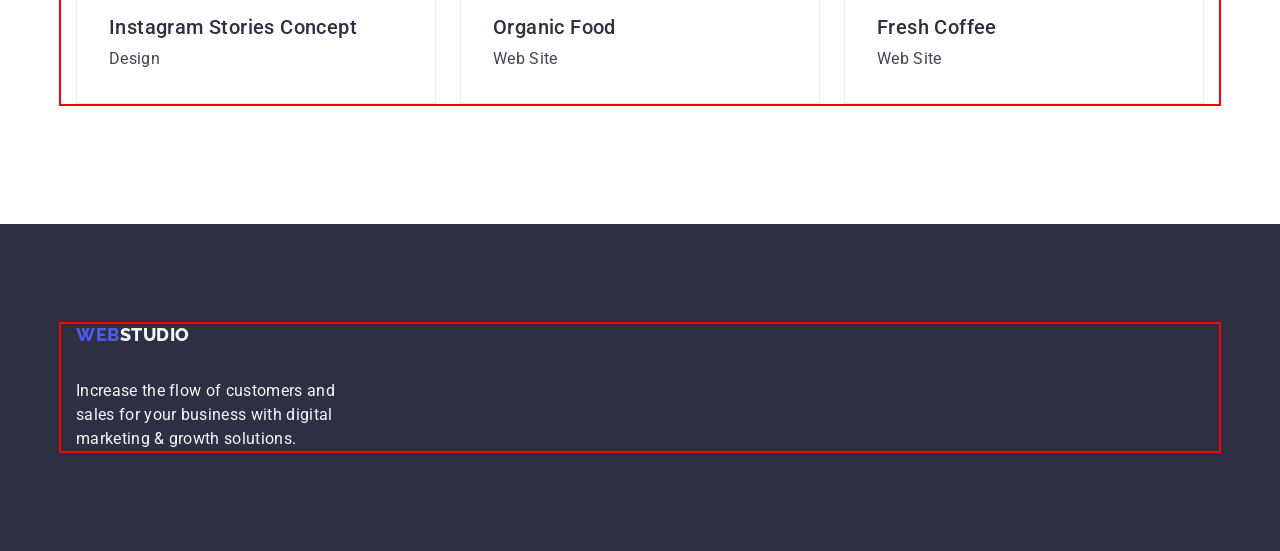
==== commit 6bc42c3a: "add content" ====
--- a/portfolio.html
+++ b/portfolio.html
@@ -56,7 +56,7 @@
             
                 <ul class="bro-img-list list">
                     <li class="bro-img-item">
-                        <a class="bro-img-link link"><img src="./images/Interface.jpg" alt="Interface" width="360">
+                        <a class="bro-img-link link"><img class="image-style" src="./images/Interface.jpg" alt="Interface" width="360">
                         <div class="bro-img-container">
                             <h2 class="bro-img-subtitle">Banking App Interface Concept</h2>
                         <p class="bro-img-text">App</p>
@@ -64,7 +64,7 @@
                     </a>
                         </li>
                     <li class="bro-img-item">
-                        <a class="bro-img-link link"><img src="./images/payment.jpg" alt="Payment" width="360">
+                        <a class="bro-img-link link"><img class="image-style" src="./images/payment.jpg" alt="Payment" width="360">
                         <div class="bro-img-container">
                             <h2 class="bro-img-subtitle">Cashless Payment</h2>
                         <p class="bro-img-text">Marketing</p>
@@ -72,7 +72,7 @@
                     </a>
                         </li>
                     <li class="bro-img-item">
-                        <a class="bro-img-link link"><img src="./images/meditation.jpg" alt="Meditation" width="360">
+                        <a class="bro-img-link link"><img class="image-style" src="./images/meditation.jpg" alt="Meditation" width="360">
                         <div class="bro-img-container">
                             <h2 class="bro-img-subtitle">Meditation App</h2>
                         <p class="bro-img-text">App</p>
@@ -80,7 +80,7 @@
                     </a>
                         </li>
                     <li class="bro-img-item">
-                        <a class="bro-img-link link"><img src="./images/taxi.jpg" alt="Taxi" width="360">
+                        <a class="bro-img-link link"><img class="image-style" src="./images/taxi.jpg" alt="Taxi" width="360">
                         <div class="bro-img-container">
                             <h2 class="bro-img-subtitle">Taxi Service</h2>
                         <p class="bro-img-text">Marketing</p>
@@ -88,7 +88,7 @@
                     </a>
                         </li>
                     <li class="bro-img-item">
-                        <a class="bro-img-link link"><img src="./images/Illustrations.jpg" alt="Ilustrations" width="360">
+                        <a class="bro-img-link link"><img class="image-style" src="./images/Illustrations.jpg" alt="Ilustrations" width="360">
                         <div class="bro-img-container">
                             <h2 class="bro-img-subtitle">Screen Illustrations</h2>
                         <p class="bro-img-text">Design</p>
@@ -96,7 +96,7 @@
                     </a>
                         </li>
                     <li class="bro-img-item">
-                        <a class="bro-img-link link"><img src="./images/courses.jpg" alt="Courses" width="360">
+                        <a class="bro-img-link link"><img class="image-style" src="./images/courses.jpg" alt="Courses" width="360">
                         <div class="bro-img-container">
                             <h2 class="bro-img-subtitle">Online Courses</h2>
                         <p class="bro-img-text">Marketing</p>
@@ -104,7 +104,7 @@
                     </a>
                         </li>
                     <li class="bro-img-item">
-                        <a class="bro-img-link link"><img src="./images/stories.jpg" alt="Stories" width="360">
+                        <a class="bro-img-link link"><img class="image-style" src="./images/stories.jpg" alt="Stories" width="360">
                         <div class="bro-img-container">
                             <h2 class="bro-img-subtitle">Instagram Stories Concept</h2>
                         <p class="bro-img-text">Design</p>
@@ -112,7 +112,7 @@
                     </a>
                         </li>
                     <li class="bro-img-item">
-                        <a class="bro-img-link link"><img src="./images/food.jpg" alt="Food" width="360">
+                        <a class="bro-img-link link"><img class="image-style" src="./images/food.jpg" alt="Food" width="360">
                         <div class="bro-img-container">
                             <h2 class="bro-img-subtitle">Organic Food</h2>
                         <p class="bro-img-text">Web Site</p>
@@ -120,7 +120,7 @@
                     </a>
                         </li>
                     <li class="bro-img-item">
-                        <a class="bro-img-link link"><img src="./images/coffee.jpg" alt="Coffee" width="360">
+                        <a class="bro-img-link link"><img class="image-style" src="./images/coffee.jpg" alt="Coffee" width="360">
                         <div class="bro-img-container">
                             <h2 class="bro-img-subtitle">Fresh Coffee</h2>
                         <p class="bro-img-text">Web Site</p>
--- a/css/styles.css
+++ b/css/styles.css
@@ -17,7 +17,7 @@
     margin-bottom: 0;
     padding-left: 0;
 }
-.img {
+.image-style {
     display: block
 }
 
@@ -37,16 +37,17 @@
     outline: 2px solid red;
 }
 .visually-hidden {
-    clip: rect(1px 1px 1px 1px);
-        /* IE6, IE7 */
-        clip: rect(1px, 1px, 1px, 1px);
-        clip-path: inset(50%);
-        /* browsers in the future */
+    position: absolute;
+        width: 1px;
         height: 1px;
+        margin: -1px;
+        border: 0;
+        padding: 0;
+    
+        white-space: nowrap;
+        clip-path: inset(100%);
+        clip: rect(0 0 0 0);
         overflow: hidden;
-        position: absolute;
-        white-space: nowrap;
-        width: 1px;
 }
 
 /* -----------Header Page------------- */
@@ -124,6 +125,7 @@
     line-height: 1.5;
     letter-spacing: 0.02em;
     color: var(--vanyblue);
+    padding: 24px 0;
     
 }
 
@@ -376,22 +378,16 @@
 
 .bro-btn-list {
     display: flex;
-    max-width: 556px;
+    justify-content: center;
     gap: 24px;
-    /* width: calc((100% - 24 * 4) / 5); */
-    margin-bottom: 72px;
-    /* padding-top: 96px; */
-    justify-content: center;
-    
+    margin-bottom: 72px;   
 }
 
 .bro-btn-item {
 align-items: center;
+padding: 12px 24px;
+border: var(--solid);
 border-radius: 4px;
-    /* border: 1px solid var(--cornflower, #E7E9FC); */
-    padding: 12px 24px;
-    border: var(--solid);
-
 }
 
 
@@ -420,7 +416,6 @@
     flex-wrap: wrap;
     gap: 48px 24px;
     margin-top: 72px;
-    /* margin-bottom: 120px; */
 }
 
 .bro-img-item {
@@ -440,8 +435,7 @@
         font-weight: 500;
         line-height: 1.2;
         letter-spacing: 0.02em;
-        /* margin-top: 32px;
-        padding: 0px 16px; */
+        padding: 0px 16px;
         margin-bottom: 8px
 }
 .bro-img-text {
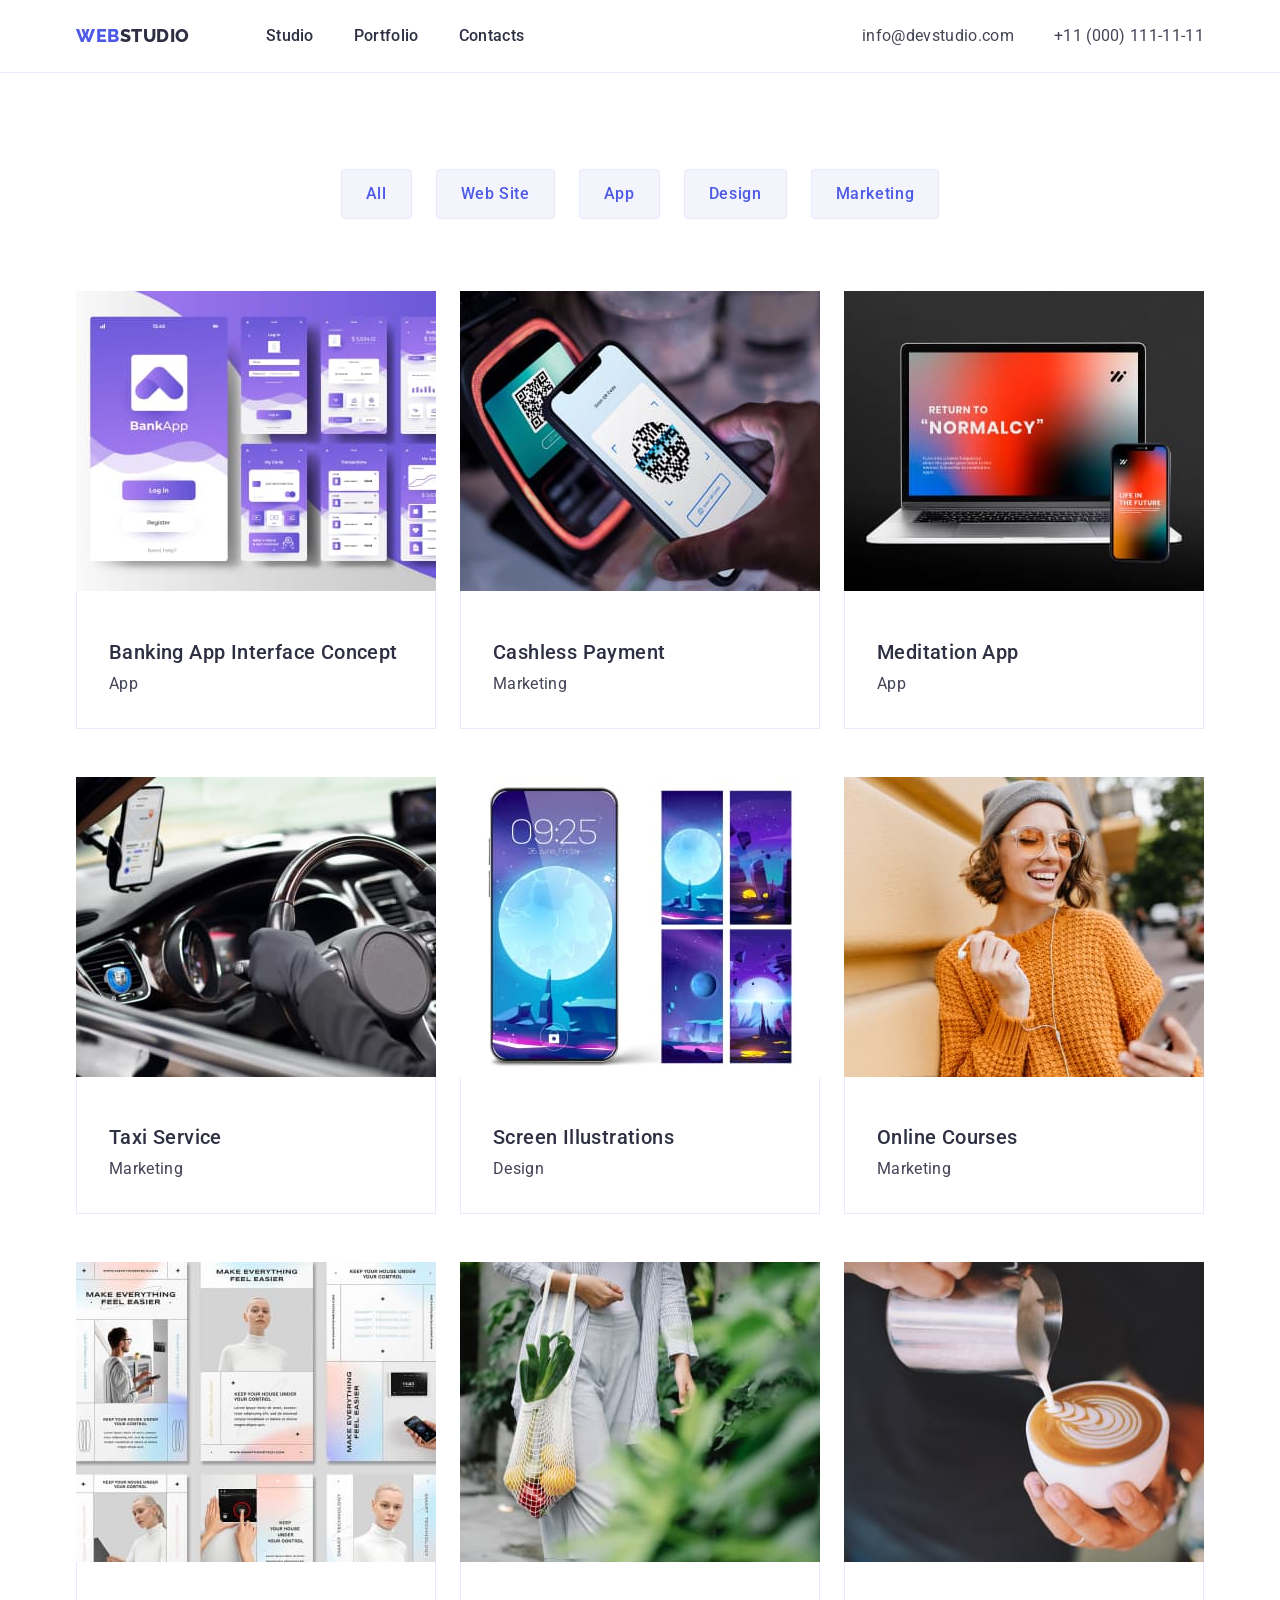
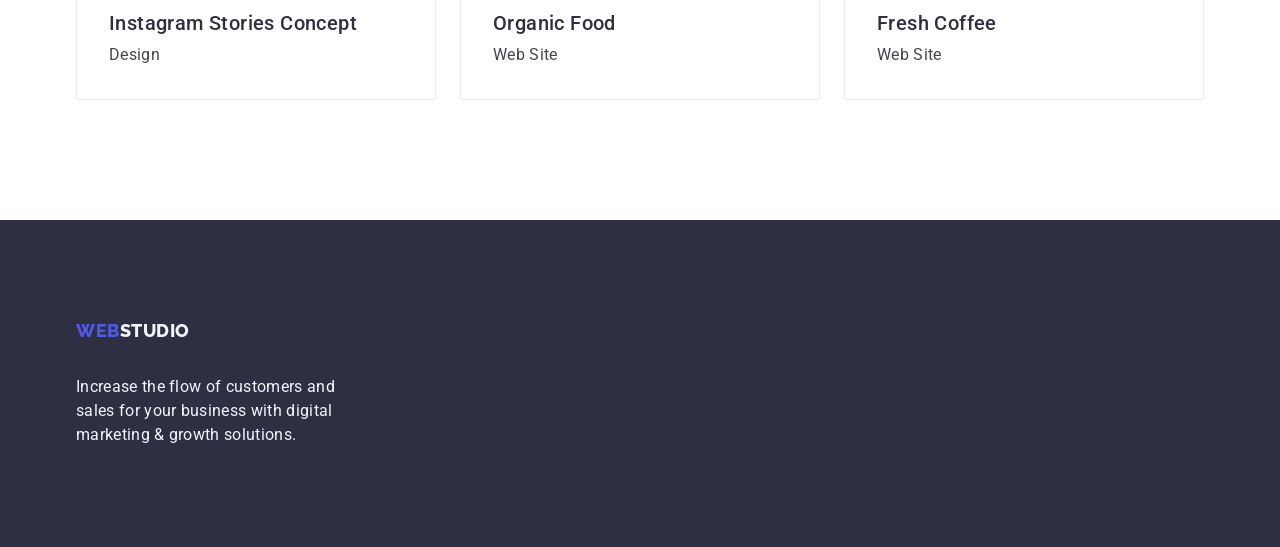
==== commit 4ca84ca9: "add changes" ====
--- a/portfolio.html
+++ b/portfolio.html
@@ -4,13 +4,16 @@
     <meta charset="UTF-8">
     <meta name="viewport" content="width=device-width, initial-scale=1.0">
     <title>Портфоліо</title>
+        <link rel="stylesheet" href="https://cdnjs.cloudflare.com/ajax/libs/modern-normalize/2.0.0/modern-normalize.min.css"
+            integrity="sha512-4xo8blKMVCiXpTaLzQSLSw3KFOVPWhm/TRtuPVc4WG6kUgjH6J03IBuG7JZPkcWMxJ5huwaBpOpnwYElP/m6wg=="
+            crossorigin="anonymous" referrerpolicy="no-referrer" />
     <link rel="preconnect" href="https://fonts.googleapis.com">
     <link rel="preconnect" href="https://fonts.gstatic.com" crossorigin>
     <link href="https://fonts.googleapis.com/css2?family=Raleway:wght@800&family=Roboto:wght@400;500;700;900&display=swap"
         rel="stylesheet">
-    <link rel="stylesheet" href="https://cdnjs.cloudflare.com/ajax/libs/modern-normalize/2.0.0/modern-normalize.min.css"
+    <!-- <link rel="stylesheet" href="https://cdnjs.cloudflare.com/ajax/libs/modern-normalize/2.0.0/modern-normalize.min.css"
         integrity="sha512-4xo8blKMVCiXpTaLzQSLSw3KFOVPWhm/TRtuPVc4WG6kUgjH6J03IBuG7JZPkcWMxJ5huwaBpOpnwYElP/m6wg=="
-        crossorigin="anonymous" referrerpolicy="no-referrer" />
+        crossorigin="anonymous" referrerpolicy="no-referrer" /> -->
     <link rel="stylesheet" href="./css/styles.css">
 </head>
 
--- a/css/styles.css
+++ b/css/styles.css
@@ -34,7 +34,7 @@
     padding-left: 15px;
     padding-right: 15px;
     margin: 0 auto;
-    outline: 2px solid red;
+    /* outline: 2px solid red; */
 }
 .visually-hidden {
     position: absolute;
@@ -385,29 +385,26 @@
 
 .bro-btn-item {
 align-items: center;
+}
+
+.bro-btn-text {
+color: var(--iris-color);
+font-size: 16px;
+font-weight: 500;
+line-height: 1.5;
+letter-spacing: 0.04em;
+background-color: var(--cloud);
+font-family: "Roboto", sans-serif;
+cursor: pointer;
 padding: 12px 24px;
-border: var(--solid);
-border-radius: 4px;
-}
-
-
-.bro-btn-text {
-    color: var(--iris-color);
-        font-size: 16px;
-        font-weight: 500;
-        line-height: 1.5;
-        letter-spacing: 0.04em;
-        background-color: var(--cloud);
-        font-family: "Roboto", sans-serif;
-        cursor: pointer;
-}
-
-.bro-btn-item:hover,
-.bro-btn-item:focus {
-    color: #FFFFFF;
-    background-color: #404BBF;
-    border: 1px solid;
-    }
+    border: 1px solid var(--solid);
+    border-radius: 4px;
+}
+
+.bro-btn-text:hover,
+.bro-btn-text:focus {
+    border: 1px solid transparent;
+}
 
 /* -------------IMG SECTION------------- */
 
